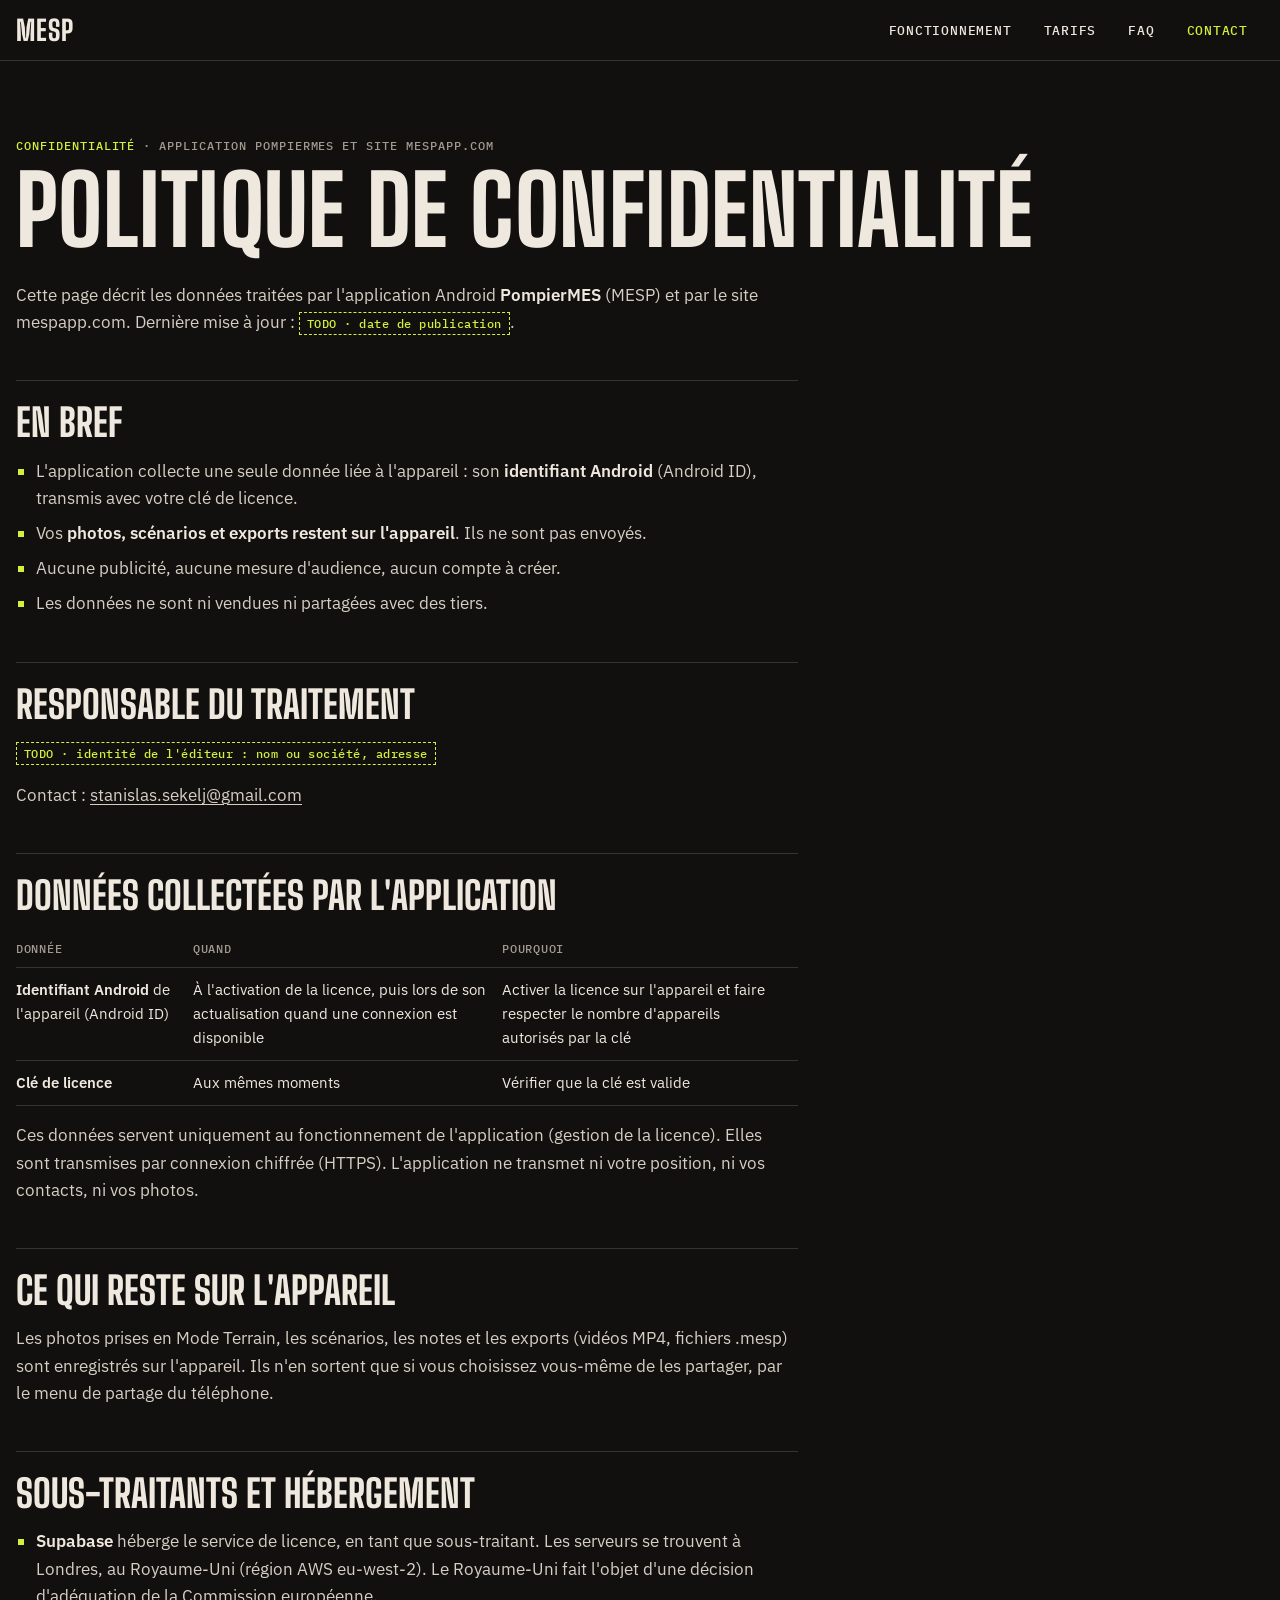
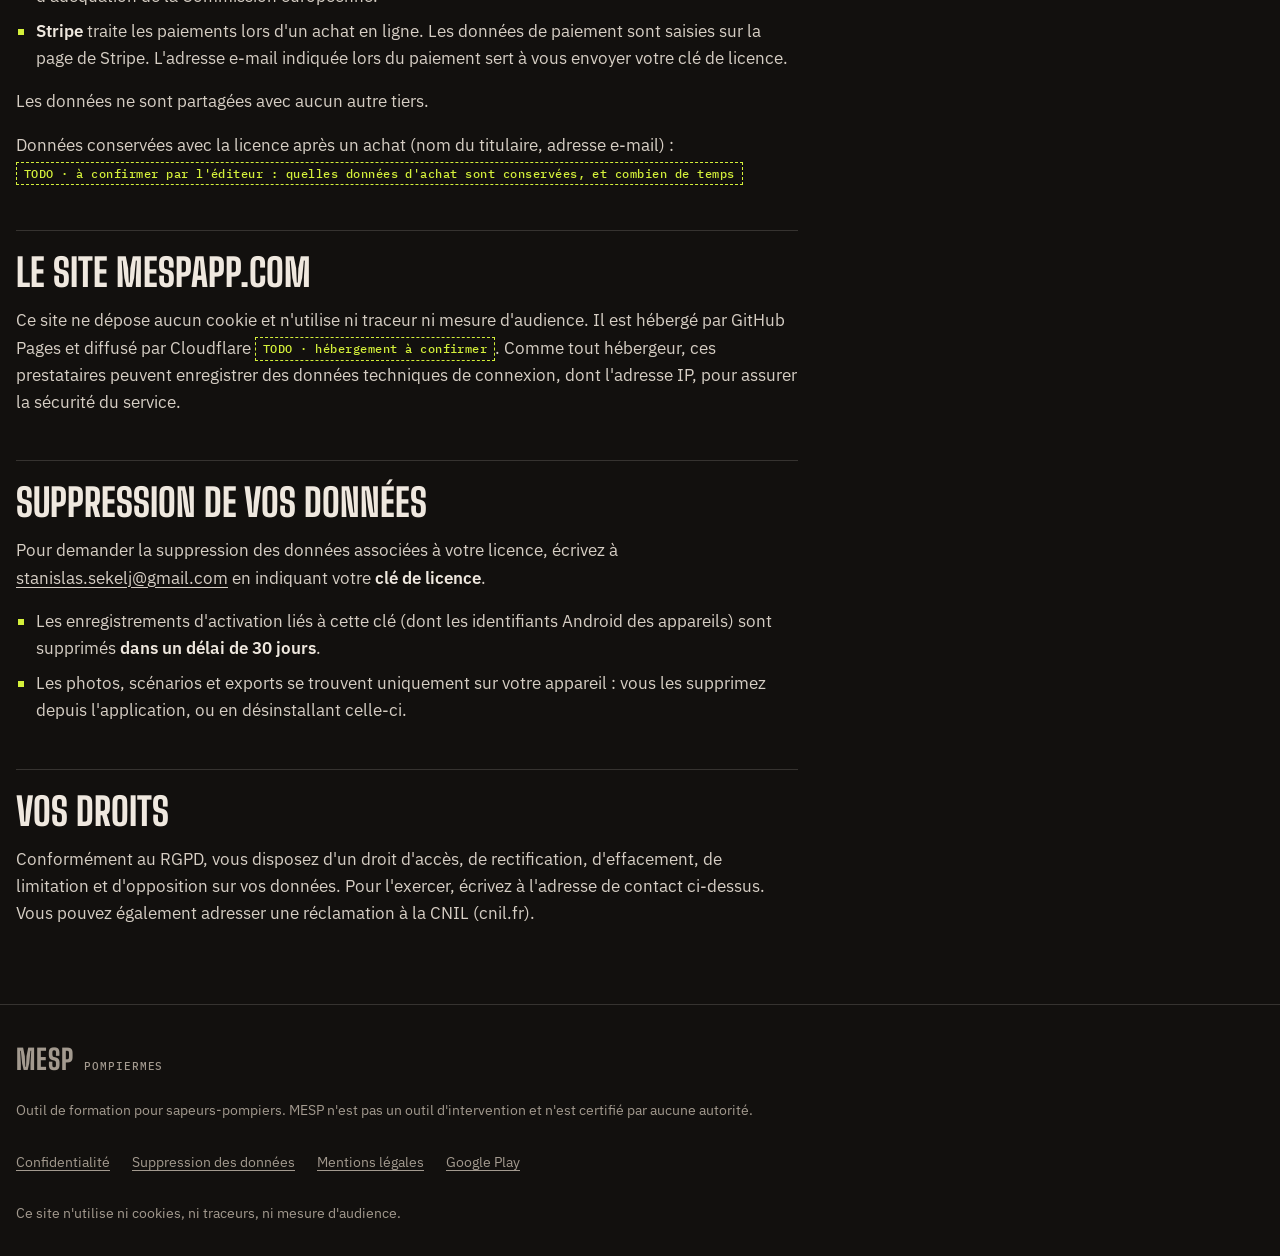
==== docs/confidentialite.html @ bc0924a4 "Redesign mespapp.com: new static site, privacy policy, legal notice, 404 Replaces the old landing pa" ====
<!doctype html>
<html lang="fr">
<head>
<meta charset="utf-8">
<meta name="viewport" content="width=device-width, initial-scale=1, viewport-fit=cover">
<title>Politique de confidentialité — MESP (PompierMES)</title>
<meta name="description" content="Quelles données l'application PompierMES (MESP) collecte, pourquoi, où elles sont traitées et comment demander leur suppression.">
<link rel="canonical" href="https://mespapp.com/confidentialite.html">
<meta name="theme-color" content="#12100e">
<link rel="icon" href="favicon.ico" sizes="32x32">
<link rel="icon" type="image/png" sizes="192x192" href="assets/img/icon-192.png">
<link rel="apple-touch-icon" href="assets/img/apple-touch-icon.png">
<link rel="stylesheet" href="css/site.css">
</head>
<body>
<a class="skip" href="#contenu">Aller au contenu</a>
<header class="site-head">
  <div class="wrap">
    <a class="brand" href="./" aria-label="MESP — accueil"><strong>MESP</strong></a>
    <nav class="nav" aria-label="Navigation principale">
      <a class="nav-wide" href="./#fonctionnement">Fonctionnement</a>
      <a href="./#tarifs">Tarifs</a>
      <a href="./#faq">FAQ</a>
      <a class="nav-cta" href="./#contact">Contact</a>
    </nav>
  </div>
</header>
<main id="contenu">
<div class="wrap page">
  <p class="label"><b>Confidentialité</b> · application PompierMES et site mespapp.com</p>
  <h1 class="display">Politique de confidentialité</h1>
  <div class="prose">
    <p>Cette page décrit les données traitées par l'application Android <strong>PompierMES</strong> (MESP) et par le site mespapp.com. Dernière mise à jour&nbsp;: <span class="todo">date de publication</span>.</p>

    <h2 id="resume">En bref</h2>
    <ul>
      <li>L'application collecte une seule donnée liée à l'appareil&nbsp;: son <strong>identifiant Android</strong> (Android ID), transmis avec votre clé de licence.</li>
      <li>Vos <strong>photos, scénarios et exports restent sur l'appareil</strong>. Ils ne sont pas envoyés.</li>
      <li>Aucune publicité, aucune mesure d'audience, aucun compte à créer.</li>
      <li>Les données ne sont ni vendues ni partagées avec des tiers.</li>
    </ul>

    <h2 id="responsable">Responsable du traitement</h2>
    <p><span class="todo">identité de l'éditeur : nom ou société, adresse</span></p>
    <p>Contact&nbsp;: <a href="mailto:stanislas.sekelj@gmail.com">stanislas.sekelj@gmail.com</a></p>

    <h2 id="donnees">Données collectées par l'application</h2>
    <div class="table-scroll">
    <table>
      <thead><tr><th scope="col">Donnée</th><th scope="col">Quand</th><th scope="col">Pourquoi</th></tr></thead>
      <tbody>
        <tr><td><strong>Identifiant Android</strong> de l'appareil (Android ID)</td><td>À l'activation de la licence, puis lors de son actualisation quand une connexion est disponible</td><td>Activer la licence sur l'appareil et faire respecter le nombre d'appareils autorisés par la clé</td></tr>
        <tr><td><strong>Clé de licence</strong></td><td>Aux mêmes moments</td><td>Vérifier que la clé est valide</td></tr>
      </tbody>
    </table>
    </div>
    <p>Ces données servent uniquement au fonctionnement de l'application (gestion de la licence). Elles sont transmises par connexion chiffrée (HTTPS). L'application ne transmet ni votre position, ni vos contacts, ni vos photos.</p>

    <h2 id="local">Ce qui reste sur l'appareil</h2>
    <p>Les photos prises en Mode Terrain, les scénarios, les notes et les exports (vidéos MP4, fichiers .mesp) sont enregistrés sur l'appareil. Ils n'en sortent que si vous choisissez vous-même de les partager, par le menu de partage du téléphone.</p>

    <h2 id="destinataires">Sous-traitants et hébergement</h2>
    <ul>
      <li><strong>Supabase</strong> héberge le service de licence, en tant que sous-traitant. Les serveurs se trouvent à Londres, au Royaume-Uni (région AWS eu-west-2). Le Royaume-Uni fait l'objet d'une décision d'adéquation de la Commission européenne.</li>
      <li><strong>Stripe</strong> traite les paiements lors d'un achat en ligne. Les données de paiement sont saisies sur la page de Stripe. L'adresse e-mail indiquée lors du paiement sert à vous envoyer votre clé de licence.</li>
    </ul>
    <p>Les données ne sont partagées avec aucun autre tiers.</p>
    <p>Données conservées avec la licence après un achat (nom du titulaire, adresse e-mail)&nbsp;: <span class="todo">à confirmer par l'éditeur : quelles données d'achat sont conservées, et combien de temps</span></p>

    <h2 id="site">Le site mespapp.com</h2>
    <p>Ce site ne dépose aucun cookie et n'utilise ni traceur ni mesure d'audience. Il est hébergé par GitHub Pages et diffusé par Cloudflare <span class="todo">hébergement à confirmer</span>. Comme tout hébergeur, ces prestataires peuvent enregistrer des données techniques de connexion, dont l'adresse IP, pour assurer la sécurité du service.</p>

    <h2 id="suppression">Suppression de vos données</h2>
    <p>Pour demander la suppression des données associées à votre licence, écrivez à <a href="mailto:stanislas.sekelj@gmail.com">stanislas.sekelj@gmail.com</a> en indiquant votre <strong>clé de licence</strong>.</p>
    <ul>
      <li>Les enregistrements d'activation liés à cette clé (dont les identifiants Android des appareils) sont supprimés <strong>dans un délai de 30 jours</strong>.</li>
      <li>Les photos, scénarios et exports se trouvent uniquement sur votre appareil&nbsp;: vous les supprimez depuis l'application, ou en désinstallant celle-ci.</li>
    </ul>

    <h2 id="droits">Vos droits</h2>
    <p>Conformément au RGPD, vous disposez d'un droit d'accès, de rectification, d'effacement, de limitation et d'opposition sur vos données. Pour l'exercer, écrivez à l'adresse de contact ci-dessus. Vous pouvez également adresser une réclamation à la CNIL (cnil.fr).</p>
  </div>
</div>
</main>
<footer class="site-foot">
  <div class="wrap">
    <a class="brand" href="./" aria-label="MESP — accueil"><strong>MESP</strong><span>PompierMES</span></a>
    <p>Outil de formation pour sapeurs-pompiers. MESP n'est pas un outil d'intervention et n'est certifié par aucune autorité.</p>
    <nav class="foot-nav" aria-label="Liens de pied de page">
      <a href="confidentialite.html">Confidentialité</a>
      <a href="confidentialite.html#suppression">Suppression des données</a>
      <a href="mentions-legales.html">Mentions légales</a>
      <a href="https://play.google.com/store/apps/details?id=com.pompiermes.app" rel="noopener">Google Play</a>
    </nav>
    <p>Ce site n'utilise ni cookies, ni traceurs, ni mesure d'audience.</p>
  </div>
</footer>
</body>
</html>
---- docs/css/site.css ----
/* MESP — mespapp.com
   Palette: charbon / suie (neutrals), haute-visibilité (accent), braise (light only). */

@font-face { font-family: "Big Shoulders"; src: url("../assets/fonts/big-shoulders-display-latin-800.woff2") format("woff2"); font-weight: 800; font-display: swap; }
@font-face { font-family: "Big Shoulders"; src: url("../assets/fonts/big-shoulders-display-latin-600.woff2") format("woff2"); font-weight: 600; font-display: swap; }
@font-face { font-family: "Plex Sans"; src: url("../assets/fonts/ibm-plex-sans-latin-400.woff2") format("woff2"); font-weight: 400; font-display: swap; }
@font-face { font-family: "Plex Sans"; src: url("../assets/fonts/ibm-plex-sans-latin-600.woff2") format("woff2"); font-weight: 600; font-display: swap; }
@font-face { font-family: "Plex Mono"; src: url("../assets/fonts/ibm-plex-mono-latin-500.woff2") format("woff2"); font-weight: 500; font-display: swap; }

:root {
  --char: #12100e;
  --soot: #2b2723;
  --soot-2: #1c1916;
  --ash: #efe8df;
  --mute: #a39a8f;
  --hv: #d4f03a;
  --ember: #ff7a2b;
  --line: rgba(239, 232, 223, .16);
  --display: "Big Shoulders", "Arial Narrow", "Helvetica Neue", Impact, sans-serif;
  --text: "Plex Sans", "Segoe UI", Roboto, Helvetica, Arial, sans-serif;
  --mono: "Plex Mono", ui-monospace, "Cascadia Mono", Consolas, monospace;
  --gutter: max(16px, env(safe-area-inset-left), env(safe-area-inset-right));
  --wrap: 1360px;
  color-scheme: dark;
}

*, *::before, *::after { box-sizing: border-box; }
html { -webkit-text-size-adjust: 100%; scroll-behavior: smooth; scroll-padding-top: 76px; }
body {
  margin: 0; background: var(--char); color: var(--ash);
  font: 400 1.0625rem/1.6 var(--text); overflow-x: clip;
  -webkit-font-smoothing: antialiased;
}
img, svg { display: block; max-width: 100%; }
img { height: auto; }
a { color: inherit; text-underline-offset: .2em; text-decoration-thickness: 1px; }
a:hover { color: var(--hv); }
:focus-visible { outline: 2px solid var(--hv); outline-offset: 3px; }
button { font: inherit; color: inherit; }
h1, h2, h3, p, ul, ol, dl, dd, figure { margin: 0; }
ul, ol { padding: 0; list-style: none; }
.num, .label, .mono { font-variant-numeric: tabular-nums; }

.wrap { width: 100%; max-width: var(--wrap); margin-inline: auto; padding-inline: var(--gutter); }
.sr-only { position: absolute; width: 1px; height: 1px; overflow: hidden; clip-path: inset(50%); white-space: nowrap; }
.skip { position: absolute; left: var(--gutter); top: -100px; z-index: 100; background: var(--hv); color: var(--char); padding: 12px 16px; font-weight: 600; }
.skip:focus { top: 8px; }

.label {
  font: 500 .75rem/1.3 var(--mono); letter-spacing: .08em; text-transform: uppercase; color: var(--mute);
}
.label b { color: var(--hv); font-weight: 500; }
.display {
  font-family: var(--display); font-weight: 800; text-transform: uppercase;
  line-height: .9; letter-spacing: .005em;
}
.todo {
  display: inline-block; font: 500 .75rem/1.3 var(--mono); letter-spacing: .04em; text-transform: none;
  color: var(--hv); border: 1px dashed var(--hv); padding: 3px 7px; vertical-align: middle;
}
.todo::before { content: "TODO · "; }

/* ── Buttons ─────────────────────────────────────────── */
.btn {
  display: inline-flex; align-items: center; justify-content: center; gap: 10px;
  min-height: 48px; padding: 10px 22px; border: 1px solid var(--ash); background: none;
  font: 600 1rem/1.2 var(--text); text-decoration: none; cursor: pointer; color: var(--ash);
}
.btn:hover { border-color: var(--hv); color: var(--hv); }
.btn--hv { background: var(--hv); border-color: var(--hv); color: var(--char); }
.btn--hv:hover { background: var(--ash); border-color: var(--ash); color: var(--char); }

/* ── Header ──────────────────────────────────────────── */
.site-head {
  position: sticky; top: 0; z-index: 50; background: var(--char);
  border-bottom: 1px solid var(--line); padding-top: env(safe-area-inset-top);
}
.site-head .wrap { display: flex; align-items: center; justify-content: space-between; gap: 12px; min-height: 60px; }
.brand { display: inline-flex; align-items: baseline; gap: 10px; min-height: 44px; text-decoration: none; padding-block: 8px; }
.brand strong { font: 800 1.75rem/1 var(--display); letter-spacing: .04em; }
.brand span { font: 500 .6875rem/1 var(--mono); letter-spacing: .08em; color: var(--mute); text-transform: uppercase; }
.nav { display: flex; align-items: center; }
.nav a {
  display: inline-flex; align-items: center; min-height: 44px; padding-inline: 10px;
  font: 500 .8125rem/1 var(--mono); letter-spacing: .06em; text-transform: uppercase; text-decoration: none;
}
.nav a.nav-wide { display: none; }
.nav a.nav-cta { color: var(--hv); }
@media (max-width: 419px) { .brand span { display: none; } }
@media (min-width: 720px) { .nav a { padding-inline: 16px; } .nav a.nav-wide { display: inline-flex; } }

/* ── Hero ────────────────────────────────────────────── */
.hero { padding-block: clamp(28px, 5vw, 64px) clamp(48px, 7vw, 96px); }
.hero-top { display: grid; gap: 20px; margin-bottom: clamp(24px, 4vw, 44px); }
.hero h1 { font-size: clamp(3.1rem, 11.5vw, 9.25rem); }
.hero h1 span { display: block; }
.hero h1 .lit { color: var(--ash); text-shadow: 0 0 .5em rgba(255, 122, 43, .35); }
.hero-lede { max-width: 34em; color: var(--ash); }
.hero-lede strong { font-weight: 600; }
@media (min-width: 1024px) {
  .hero-top { grid-template-columns: minmax(0, 1fr) 22rem; align-items: end; column-gap: 48px; }
  .hero-top .label { grid-column: 1 / -1; }
  .hero h1 { font-size: min(6.4vw, 6.5rem); }
  .hero h1 span { white-space: nowrap; }
}

/* ── Demo ────────────────────────────────────────────── */
.demo { display: grid; grid-template-columns: minmax(0, 1fr); gap: 0; border-top: 1px solid var(--line); }
.demo > * { min-width: 0; }
.demo-bar { display: flex; flex-wrap: wrap; justify-content: space-between; gap: 6px 20px; padding-block: 10px; }
.stage-wrap { margin-inline: calc(var(--gutter) * -1); }
.stage {
  position: relative; overflow: hidden; background: #0d0b0a; aspect-ratio: 4 / 5; max-height: 78svh; width: 100%;
  touch-action: pan-y; user-select: none; -webkit-user-select: none; -webkit-touch-callout: none;
}
@media (min-width: 700px) { .stage { aspect-ratio: 16 / 10; } .stage-wrap { margin-inline: 0; } }
.world { position: absolute; left: 0; top: 0; width: 1600px; height: 1000px; transform-origin: 0 0; will-change: transform; }
.world > .bg { position: absolute; inset: 0; width: 1600px; height: 1000px; max-width: none; pointer-events: none; }
.items, .overlay { position: absolute; inset: 0; }
.overlay { pointer-events: none; }
.item {
  position: absolute; left: 0; top: 0; padding: 0; border: 0; background: none; cursor: grab;
  transform-origin: 50% 50%; touch-action: pan-y; will-change: transform;
}
.item.is-selected { touch-action: none; }
.item:active { cursor: grabbing; }
.item img { display: block; width: 100%; height: 100%; pointer-events: none; -webkit-user-drag: none; }
.item:focus-visible { outline: none; }
.item--fire::before {
  content: ""; position: absolute; inset: 35% -25% -18%; pointer-events: none;
  background: radial-gradient(closest-side, rgba(255, 122, 43, .34), rgba(255, 122, 43, 0));
  mix-blend-mode: screen; animation: flicker 2.6s ease-in-out infinite;
}
@keyframes flicker { 0%, 100% { opacity: .75; } 32% { opacity: 1; } 55% { opacity: .6; } 78% { opacity: .92; } }
.mask {
  position: absolute; inset: 0; background: url("../assets/img/scene.webp") 0 0 / 1600px 1000px no-repeat;
  pointer-events: none; transition: opacity .35s ease;
}
.mask[hidden] { display: block; opacity: 0; }

/* selection frame (in overlay, world units; handles counter-scaled with --inv) */
.frame { position: absolute; left: 0; top: 0; border: calc(1.5px * var(--inv, 1)) solid var(--hv); pointer-events: none; }
.frame[hidden] { display: none; }
.handle {
  position: absolute; width: calc(44px * var(--inv, 1)); height: calc(44px * var(--inv, 1));
  margin: calc(-22px * var(--inv, 1)); padding: 0; border: 0; background: none;
  pointer-events: auto; touch-action: none; cursor: pointer; display: grid; place-items: center;
}
.handle::after {
  content: ""; width: calc(22px * var(--inv, 1)); height: calc(22px * var(--inv, 1));
  background: var(--char); border: calc(2px * var(--inv, 1)) solid var(--hv);
}
.handle:focus-visible { outline: none; }
.handle:focus-visible::after, .handle:hover::after { background: var(--hv); }
.handle--scale { right: 0; bottom: 0; cursor: nwse-resize; }
.handle--rot { left: 50%; top: calc(-34px * var(--inv, 1)); cursor: grab; }
.handle--rot::after { border-radius: 50%; }
.handle--del { right: 0; top: 0; }
.handle--del::after {
  background: var(--hv) linear-gradient(45deg, transparent 44%, var(--char) 44% 56%, transparent 56%), var(--hv);
  background-image: linear-gradient(45deg, transparent 44%, var(--char) 44% 56%, transparent 56%), linear-gradient(-45deg, transparent 44%, var(--char) 44% 56%, transparent 56%);
}
.frame-stem { position: absolute; left: 50%; top: calc(-34px * var(--inv, 1)); height: calc(34px * var(--inv, 1)); border-left: calc(1.5px * var(--inv, 1)) solid var(--hv); }

.mask-edit { position: absolute; inset: 0; width: 1600px; height: 1000px; overflow: visible; max-width: none; }
.mask-edit polygon { fill: rgba(212, 240, 58, .08); stroke: var(--hv); stroke-dasharray: 10 8; vector-effect: non-scaling-stroke; stroke-width: 1.5; }
.mask-pt { border-radius: 50%; }
.mask-pt::after { border-radius: 50%; }
.mask-edit[hidden], .mask-pts[hidden] { display: none; }
.mask-pts { position: absolute; inset: 0; }

.stage-tag {
  position: absolute; left: 0; bottom: 0; z-index: 3; margin: 0; padding: 6px 10px; pointer-events: none;
  background: rgba(18, 16, 14, .82); color: var(--ash);
}
.stage-hint {
  position: absolute; right: 12px; top: 12px; z-index: 3; margin: 0; padding: 8px 12px; pointer-events: none;
  background: var(--hv); color: var(--char); font: 600 .875rem/1.2 var(--text); transition: opacity .4s ease;
}
.stage-hint.is-off { opacity: 0; }
.tray-ghost { position: fixed; left: 0; top: 0; z-index: 90; width: 120px; pointer-events: none; opacity: .85; }

/* tray */
.tray { border-bottom: 1px solid var(--line); }
.tabs { display: flex; border-bottom: 1px solid var(--line); overflow-x: auto; scrollbar-width: none; }
.tabs::-webkit-scrollbar { display: none; }
.tab {
  flex: 1 0 auto; min-height: 48px; padding: 8px 14px; border: 0; border-right: 1px solid var(--line); background: none; cursor: pointer;
  font: 500 .8125rem/1 var(--mono); letter-spacing: .06em; text-transform: uppercase; color: var(--mute); white-space: nowrap;
}
.tab[aria-selected="true"] { color: var(--char); background: var(--hv); }
.tab .num { opacity: .7; margin-left: 6px; }
.tray-list { display: flex; gap: 0; overflow-x: auto; scrollbar-width: thin; scrollbar-color: var(--soot) transparent; }
.tray-list[hidden] { display: none; }
.tray-item {
  flex: 0 0 auto; width: 104px; padding: 10px 8px 8px; border: 0; border-right: 1px solid var(--line); background: none; cursor: pointer;
  display: grid; gap: 6px; justify-items: center; text-align: center;
}
.tray-item img { width: 72px; height: 72px; object-fit: contain; pointer-events: none; }
.tray-item span { font: 500 .6875rem/1.25 var(--mono); color: var(--mute); }
.tray-item:hover, .tray-item:focus-visible { background: var(--soot-2); }
.tray-item:hover span { color: var(--ash); }

/* control panel */
.panel { display: grid; gap: 0; }
.panel-group { padding-block: 16px; border-bottom: 1px solid var(--line); display: grid; gap: 10px; }
.panel-row { display: flex; flex-wrap: wrap; gap: 8px; align-items: center; }
.chip {
  min-height: 44px; padding: 8px 14px; border: 1px solid var(--line); background: none; cursor: pointer;
  font: 500 .8125rem/1.1 var(--mono); letter-spacing: .03em; display: inline-flex; align-items: center; gap: 8px;
}
.chip:hover { border-color: var(--ash); }
.chip[aria-pressed="true"], .chip[aria-checked="true"] { border-color: var(--hv); color: var(--hv); }
.chip[disabled] { opacity: .4; cursor: default; }
.chip i { width: 14px; height: 14px; border-radius: 50%; background: var(--c, #9a938a); border: 1px solid rgba(239, 232, 223, .5); }
.chip--icon { min-width: 44px; justify-content: center; padding-inline: 10px; font-size: 1.05rem; }
.switch { position: relative; width: 38px; height: 20px; border: 1px solid currentColor; flex: none; }
.switch::after { content: ""; position: absolute; left: 2px; top: 2px; width: 14px; height: 14px; background: currentColor; transition: transform .2s ease; }
[aria-pressed="true"] > .switch::after { transform: translateX(18px); }
.panel p { font-size: .9375rem; color: var(--mute); max-width: 44em; }
.panel p strong { color: var(--ash); font-weight: 600; }
.readout { min-height: 1.3em; color: var(--ash); }
@media (min-width: 1100px) {
  .demo { grid-template-columns: minmax(0, 1fr) 320px; column-gap: 32px; }
  .demo-bar, .tray { grid-column: 1; }
  .stage-wrap { grid-column: 1; }
  .panel { grid-column: 2; grid-row: 1 / span 3; align-content: start; border-top: 0; }
  .panel-group:first-child { padding-top: 10px; }
}

/* ── Sections ────────────────────────────────────────── */
.section { padding-block: clamp(56px, 9vw, 128px); border-top: 1px solid var(--line); }
.section-head { display: grid; gap: 14px; margin-bottom: clamp(32px, 5vw, 72px); }
.section-head h2 { font-size: clamp(2.6rem, 8vw, 6.5rem); }
.section-head p { max-width: 38em; color: var(--mute); }

.step { display: grid; gap: 24px; padding-block: clamp(36px, 6vw, 88px); border-top: 1px solid var(--line); }
.step:first-of-type { border-top: 0; padding-top: 0; }
.step-no { font: 800 clamp(3.5rem, 8vw, 6rem)/.8 var(--display); color: transparent; -webkit-text-stroke: 1px var(--mute); }
.step-body { display: grid; gap: 14px; align-content: start; }
.step-body h3 { font: 800 clamp(2rem, 4.6vw, 3.5rem)/.95 var(--display); text-transform: uppercase; }
.step-body p { max-width: 34em; }
.step-body p + p, .step-body .muted { color: var(--mute); }
.step-vis { min-width: 0; }
@media (min-width: 900px) {
  .step { grid-template-columns: 110px minmax(0, 5fr) minmax(0, 7fr); column-gap: 40px; }
  .step--flip .step-vis { order: -1; grid-column: 1 / span 2; }
  .step--flip { grid-template-columns: minmax(0, 6fr) 90px minmax(0, 5fr); }
  .step--flip .step-vis { grid-column: 1; }
  .step--wide { grid-template-columns: 110px minmax(0, 1fr); }
  .step--wide .step-vis { grid-column: 1 / -1; }
}

.shot { position: relative; overflow: hidden; background: #0d0b0a; aspect-ratio: 4 / 3; }
.shot .world-crop { position: absolute; left: 0; top: 0; width: 1600px; height: 1000px; transform-origin: 0 0; }
.shot .world-crop > img.bg { position: absolute; inset: 0; width: 1600px; height: 1000px; max-width: none; }
.shot .fx { position: absolute; }
.shot figcaption, .cap { position: absolute; left: 0; bottom: 0; padding: 6px 10px; background: rgba(18, 16, 14, .82); z-index: 2; }
.brackets::before, .brackets::after {
  content: ""; position: absolute; inset: 14px; z-index: 2; pointer-events: none;
  background:
    linear-gradient(var(--ash), var(--ash)) 0 0 / 28px 1.5px, linear-gradient(var(--ash), var(--ash)) 0 0 / 1.5px 28px,
    linear-gradient(var(--ash), var(--ash)) 100% 0 / 28px 1.5px, linear-gradient(var(--ash), var(--ash)) 100% 0 / 1.5px 28px,
    linear-gradient(var(--ash), var(--ash)) 0 100% / 28px 1.5px, linear-gradient(var(--ash), var(--ash)) 0 100% / 1.5px 28px,
    linear-gradient(var(--ash), var(--ash)) 100% 100% / 28px 1.5px, linear-gradient(var(--ash), var(--ash)) 100% 100% / 1.5px 28px;
  background-repeat: no-repeat;
}
.brackets::after { inset: 50% auto auto 50%; width: 22px; height: 22px; margin: -11px; background: linear-gradient(var(--hv), var(--hv)) 50% 50% / 100% 1.5px no-repeat, linear-gradient(var(--hv), var(--hv)) 50% 50% / 1.5px 100% no-repeat; }
.shot-ctl { display: flex; flex-wrap: wrap; align-items: center; gap: 10px 16px; padding-top: 12px; }
.shot-ctl label { display: flex; align-items: center; gap: 12px; flex: 1 1 240px; min-height: 44px; }
input[type="range"] { flex: 1; min-width: 0; height: 44px; margin: 0; accent-color: var(--hv); background: none; }
.water { position: absolute; inset: 0; clip-path: polygon(22% 58%, 80% 54%, 100% 96%, 4% 100%); background: linear-gradient(180deg, #8a9a6c, #46583f); opacity: .6; }
.water-edge { position: absolute; inset: 0; width: 100%; height: 100%; pointer-events: none; }
.water-edge polygon { fill: none; stroke: var(--hv); stroke-width: 1.5; stroke-dasharray: 8 7; vector-effect: non-scaling-stroke; }
.water-edge circle { fill: var(--char); stroke: var(--hv); stroke-width: 2; vector-effect: non-scaling-stroke; }

/* catalog */
.catalog { display: grid; gap: 28px; }
.cat-head { display: flex; align-items: baseline; gap: 12px; padding-bottom: 8px; border-bottom: 1px solid var(--line); }
.cat-head h4 { margin: 0; font: 800 1.75rem/1 var(--display); text-transform: uppercase; }
.cat-grid { display: grid; grid-template-columns: repeat(auto-fill, minmax(104px, 1fr)); }
@media (min-width: 900px) { .cat-grid { grid-template-columns: repeat(auto-fill, minmax(160px, 1fr)); } }
.cell {
  position: relative; display: grid; gap: 6px; padding: 12px 10px; border: 0; border-right: 1px solid var(--line); border-bottom: 1px solid var(--line);
  background: none; text-align: left; cursor: pointer; min-height: 44px;
}
.cell img { width: 100%; aspect-ratio: 1; object-fit: contain; }
.cell span { font: 500 .75rem/1.3 var(--mono); color: var(--mute); }
.cell[aria-pressed="true"] span { color: var(--hv); }
.cell[aria-pressed="true"]::after { content: "LECTURE"; position: absolute; right: 8px; top: 8px; font: 500 .625rem/1 var(--mono); letter-spacing: .08em; color: var(--hv); }
div.cell { cursor: default; }

/* spec sheet */
.sheet { border-top: 1px solid var(--line); }
.sheet div { display: grid; grid-template-columns: minmax(0, 11rem) minmax(0, 1fr); gap: 4px 16px; padding-block: 12px; border-bottom: 1px solid var(--line); }
.sheet dt { font: 500 .8125rem/1.5 var(--mono); letter-spacing: .04em; text-transform: uppercase; color: var(--ash); }
.sheet dd { color: var(--mute); font-size: .9375rem; }
@media (max-width: 479px) { .sheet div { grid-template-columns: 1fr; } }
.tints { display: grid; grid-template-columns: repeat(3, 1fr); margin-bottom: 20px; border: 1px solid var(--line); }
.tints figure { position: relative; padding: 10px 10px 34px; border-right: 1px solid var(--line); }
.tints figure:last-child { border-right: 0; }
.tints img { width: 100%; aspect-ratio: 1; object-fit: contain; }
.tints figcaption { position: absolute; left: 10px; bottom: 10px; }

/* export */
.formats { display: grid; gap: 0; border: 1px solid var(--line); }
.format { padding: clamp(20px, 3vw, 36px); display: grid; gap: 10px; align-content: start; }
.format + .format { border-top: 1px solid var(--line); }
.format strong { font: 800 clamp(3rem, 7vw, 5.5rem)/.85 var(--display); text-transform: uppercase; }
.format p { color: var(--mute); max-width: 30em; }
.format .label { color: var(--ash); }
@media (min-width: 700px) { .formats { grid-template-columns: 1fr 1fr; } .format + .format { border-top: 0; border-left: 1px solid var(--line); } }

/* offline */
.offline { display: grid; gap: clamp(28px, 5vw, 64px); }
.offline h3 { font: 800 clamp(3.4rem, 13vw, 11rem)/.82 var(--display); text-transform: uppercase; }
.offline h3 em { font-style: normal; color: var(--hv); }
.facts { display: grid; gap: 0; border-top: 1px solid var(--line); }
.facts li { padding-block: 16px; border-bottom: 1px solid var(--line); display: grid; gap: 4px; }
.facts li strong { font-weight: 600; }
.facts li span { color: var(--mute); font-size: .9375rem; }
@media (min-width: 900px) { .facts { grid-template-columns: repeat(3, 1fr); column-gap: 40px; } }

/* pricing */
.plans { display: grid; border: 1px solid var(--line); }
.plan { padding: clamp(22px, 3.4vw, 44px); display: grid; gap: 18px; align-content: start; }
.plan + .plan { border-top: 1px solid var(--line); }
.plan h3 { font: 500 .8125rem/1.3 var(--mono); letter-spacing: .08em; text-transform: uppercase; color: var(--mute); }
.price { font: 800 clamp(4rem, 10vw, 7rem)/.85 var(--display); text-transform: uppercase; display: flex; flex-wrap: wrap; align-items: baseline; gap: 8px 14px; }
.price small { font: 500 .8125rem/1.4 var(--mono); letter-spacing: .04em; color: var(--mute); text-transform: none; }
.plan ul { display: grid; gap: 0; border-top: 1px solid var(--line); }
.plan li { padding-block: 11px; border-bottom: 1px solid var(--line); font-size: .9375rem; }
.plan .btn { justify-self: start; }
@media (min-width: 860px) { .plans { grid-template-columns: 1fr 1fr; } .plan + .plan { border-top: 0; border-left: 1px solid var(--line); } }
.fine { margin-top: 16px; font-size: .875rem; color: var(--mute); max-width: 52em; }

/* faq */
.faq { border-top: 1px solid var(--line); max-width: 900px; }
.faq details { border-bottom: 1px solid var(--line); }
.faq summary {
  display: flex; justify-content: space-between; align-items: center; gap: 16px; min-height: 60px; padding-block: 14px; cursor: pointer; list-style: none;
  font: 600 1.0625rem/1.35 var(--text);
}
.faq summary::-webkit-details-marker { display: none; }
.faq summary::after { content: "+"; font: 500 1.25rem/1 var(--mono); color: var(--hv); flex: none; }
.faq details[open] summary::after { content: "−"; }
.faq details > div { padding-bottom: 20px; color: var(--mute); max-width: 44em; display: grid; gap: 10px; }
.faq details strong { color: var(--ash); font-weight: 600; }
@media (min-width: 1000px) { .faq-layout { display: grid; grid-template-columns: minmax(0, 4fr) minmax(0, 8fr); column-gap: 48px; } .faq-layout .section-head { margin-bottom: 0; align-content: start; } }

/* contact + footer */
.contact { display: grid; gap: 28px; }
.contact h2 { font-size: clamp(2.6rem, 8vw, 6.5rem); }
.contact p { max-width: 36em; }
.store { display: grid; gap: 8px; justify-items: start; }
.store a { display: inline-block; margin-left: -12px; }
.store img { width: 200px; height: auto; }
.store small, .legal-note { font-size: .75rem; color: var(--mute); }
@media (min-width: 900px) { .contact { grid-template-columns: minmax(0, 7fr) minmax(0, 5fr); column-gap: 48px; align-items: end; } }

.site-foot { border-top: 1px solid var(--line); padding-block: 32px calc(32px + env(safe-area-inset-bottom)); font-size: .875rem; color: var(--mute); }
.site-foot .wrap { display: grid; gap: 18px; }
.foot-nav { display: flex; flex-wrap: wrap; gap: 0 22px; }
.foot-nav a { display: inline-flex; align-items: center; min-height: 44px; }
.site-foot p { max-width: 62em; }

/* ── Text pages ──────────────────────────────────────── */
.page { padding-block: clamp(36px, 6vw, 88px); }
.page h1 { font-size: clamp(2.8rem, 9vw, 6rem); margin-block: 14px 28px; }
.prose { max-width: 46em; display: grid; gap: 16px; }
.prose h2 { font: 800 clamp(1.7rem, 4vw, 2.4rem)/1 var(--display); text-transform: uppercase; margin-top: 28px; padding-top: 22px; border-top: 1px solid var(--line); scroll-margin-top: 80px; }
.prose ul { list-style: square; padding-left: 1.2em; display: grid; gap: 8px; }
.prose ul ::marker { color: var(--hv); }
.prose p, .prose li { color: #d6cec4; }
.prose strong { color: var(--ash); font-weight: 600; }
.prose table { width: 100%; border-collapse: collapse; font-size: .9375rem; }
.prose th, .prose td { text-align: left; vertical-align: top; padding: 10px 12px 10px 0; border-bottom: 1px solid var(--line); }
.prose th { font: 500 .75rem/1.4 var(--mono); letter-spacing: .06em; text-transform: uppercase; color: var(--mute); }
.table-scroll { overflow-x: auto; }
.notfound { min-height: 70svh; display: grid; align-content: center; gap: 20px; }
.notfound h1 { font-size: clamp(5rem, 26vw, 16rem); color: transparent; -webkit-text-stroke: 1.5px var(--ash); margin: 0; }

/* ── Motion ──────────────────────────────────────────── */
.js .reveal { opacity: 0; transform: translateY(18px); transition: opacity .6s ease, transform .6s ease; }
.js .reveal.is-in { opacity: 1; transform: none; }
@media (prefers-reduced-motion: reduce) {
  html { scroll-behavior: auto; }
  .js .reveal { opacity: 1; transform: none; transition: none; }
  .item--fire::before { animation: none; }
  .mask, .stage-hint, .switch::after { transition: none; }
}
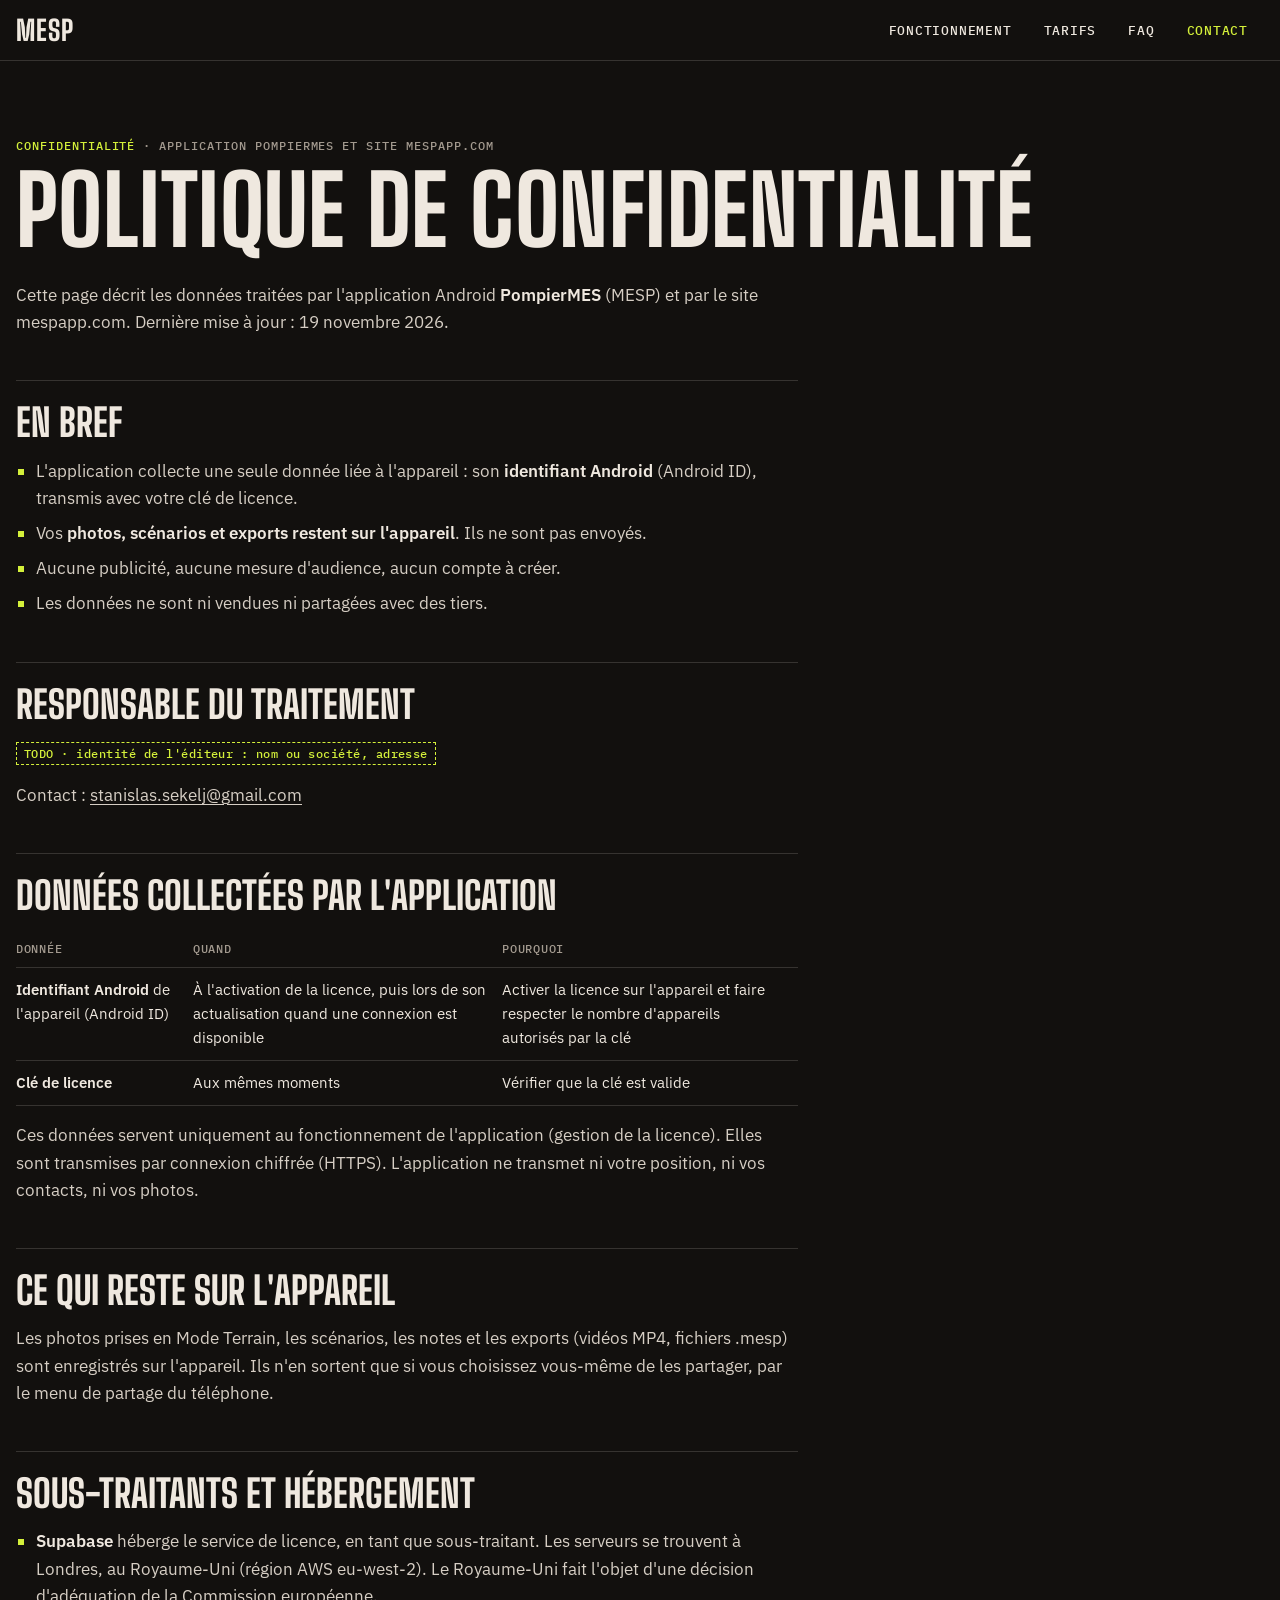
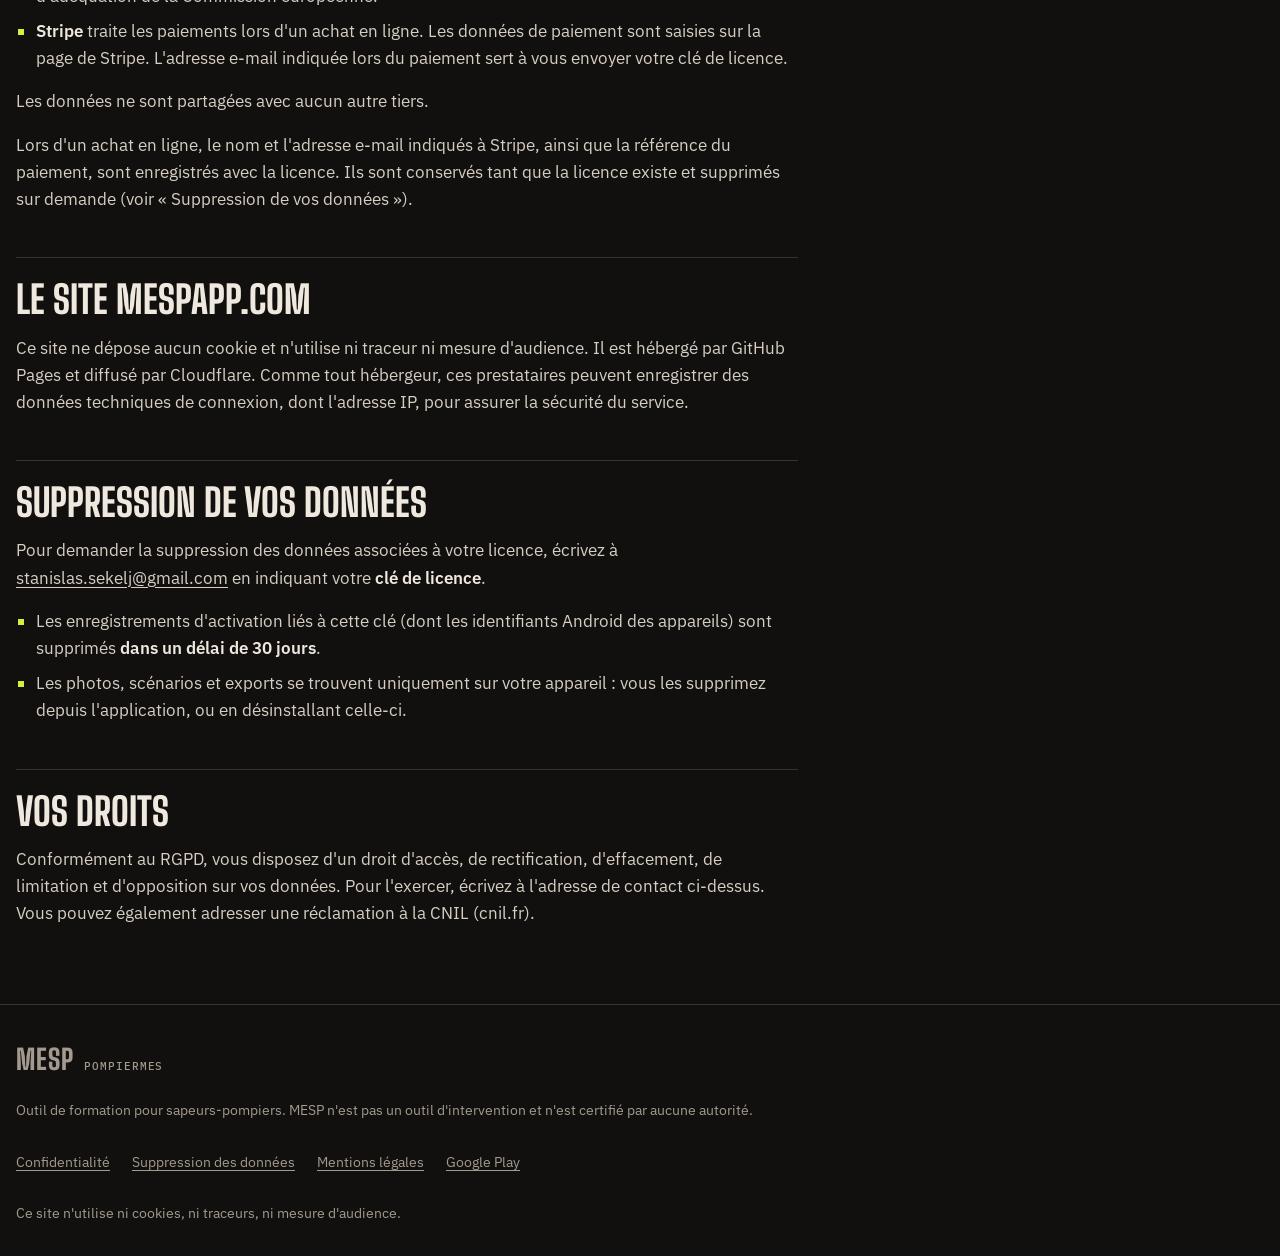
==== commit 68c53cad: "Legal pages: publication date, hosting details, purchase data wording Co-Authored-By: Claude Fable 5" ====
--- a/docs/confidentialite.html
+++ b/docs/confidentialite.html
@@ -30,7 +30,7 @@
   <p class="label"><b>Confidentialité</b> · application PompierMES et site mespapp.com</p>
   <h1 class="display">Politique de confidentialité</h1>
   <div class="prose">
-    <p>Cette page décrit les données traitées par l'application Android <strong>PompierMES</strong> (MESP) et par le site mespapp.com. Dernière mise à jour&nbsp;: <span class="todo">date de publication</span>.</p>
+    <p>Cette page décrit les données traitées par l'application Android <strong>PompierMES</strong> (MESP) et par le site mespapp.com. Dernière mise à jour&nbsp;: 19 novembre 2026.</p>
 
     <h2 id="resume">En bref</h2>
     <ul>
@@ -65,10 +65,10 @@
       <li><strong>Stripe</strong> traite les paiements lors d'un achat en ligne. Les données de paiement sont saisies sur la page de Stripe. L'adresse e-mail indiquée lors du paiement sert à vous envoyer votre clé de licence.</li>
     </ul>
     <p>Les données ne sont partagées avec aucun autre tiers.</p>
-    <p>Données conservées avec la licence après un achat (nom du titulaire, adresse e-mail)&nbsp;: <span class="todo">à confirmer par l'éditeur : quelles données d'achat sont conservées, et combien de temps</span></p>
+    <p>Lors d'un achat en ligne, le nom et l'adresse e-mail indiqués à Stripe, ainsi que la référence du paiement, sont enregistrés avec la licence. Ils sont conservés tant que la licence existe et supprimés sur demande (voir «&nbsp;Suppression de vos données&nbsp;»).</p>
 
     <h2 id="site">Le site mespapp.com</h2>
-    <p>Ce site ne dépose aucun cookie et n'utilise ni traceur ni mesure d'audience. Il est hébergé par GitHub Pages et diffusé par Cloudflare <span class="todo">hébergement à confirmer</span>. Comme tout hébergeur, ces prestataires peuvent enregistrer des données techniques de connexion, dont l'adresse IP, pour assurer la sécurité du service.</p>
+    <p>Ce site ne dépose aucun cookie et n'utilise ni traceur ni mesure d'audience. Il est hébergé par GitHub Pages et diffusé par Cloudflare. Comme tout hébergeur, ces prestataires peuvent enregistrer des données techniques de connexion, dont l'adresse IP, pour assurer la sécurité du service.</p>
 
     <h2 id="suppression">Suppression de vos données</h2>
     <p>Pour demander la suppression des données associées à votre licence, écrivez à <a href="mailto:stanislas.sekelj@gmail.com">stanislas.sekelj@gmail.com</a> en indiquant votre <strong>clé de licence</strong>.</p>
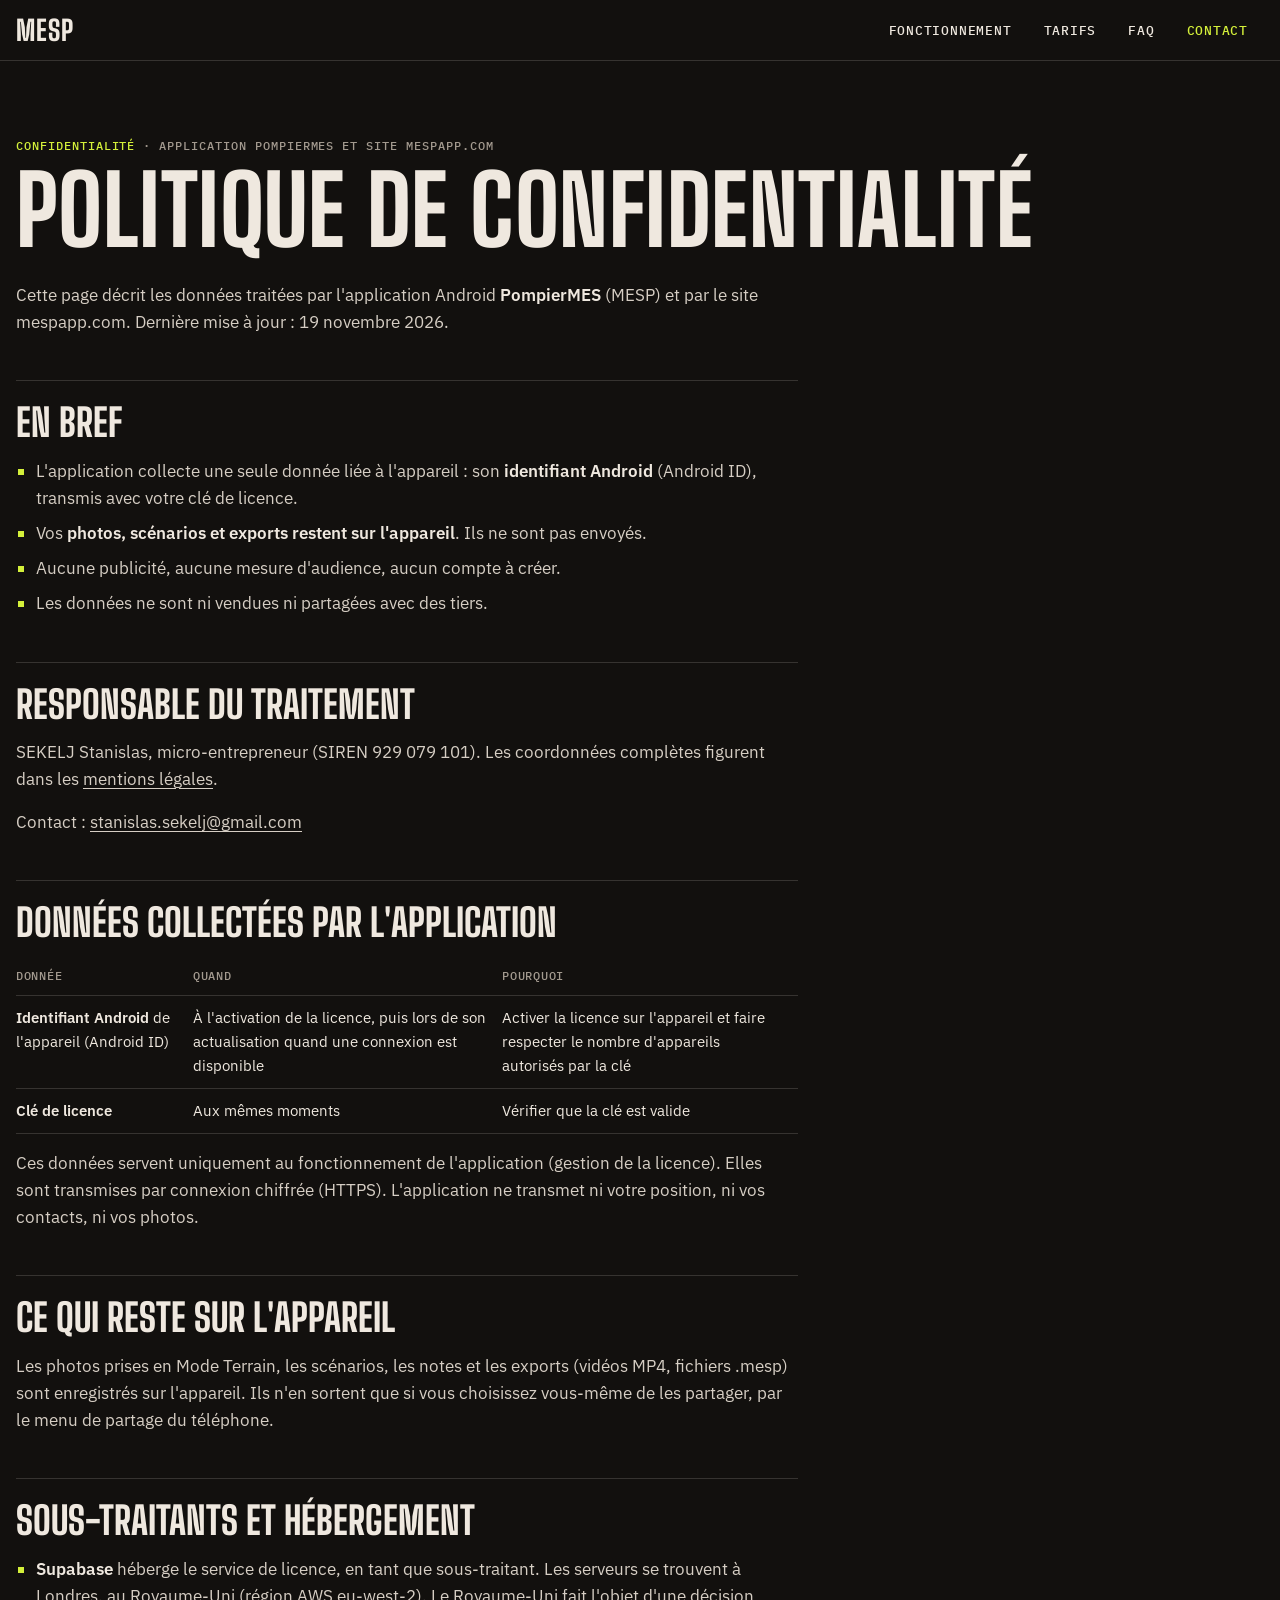
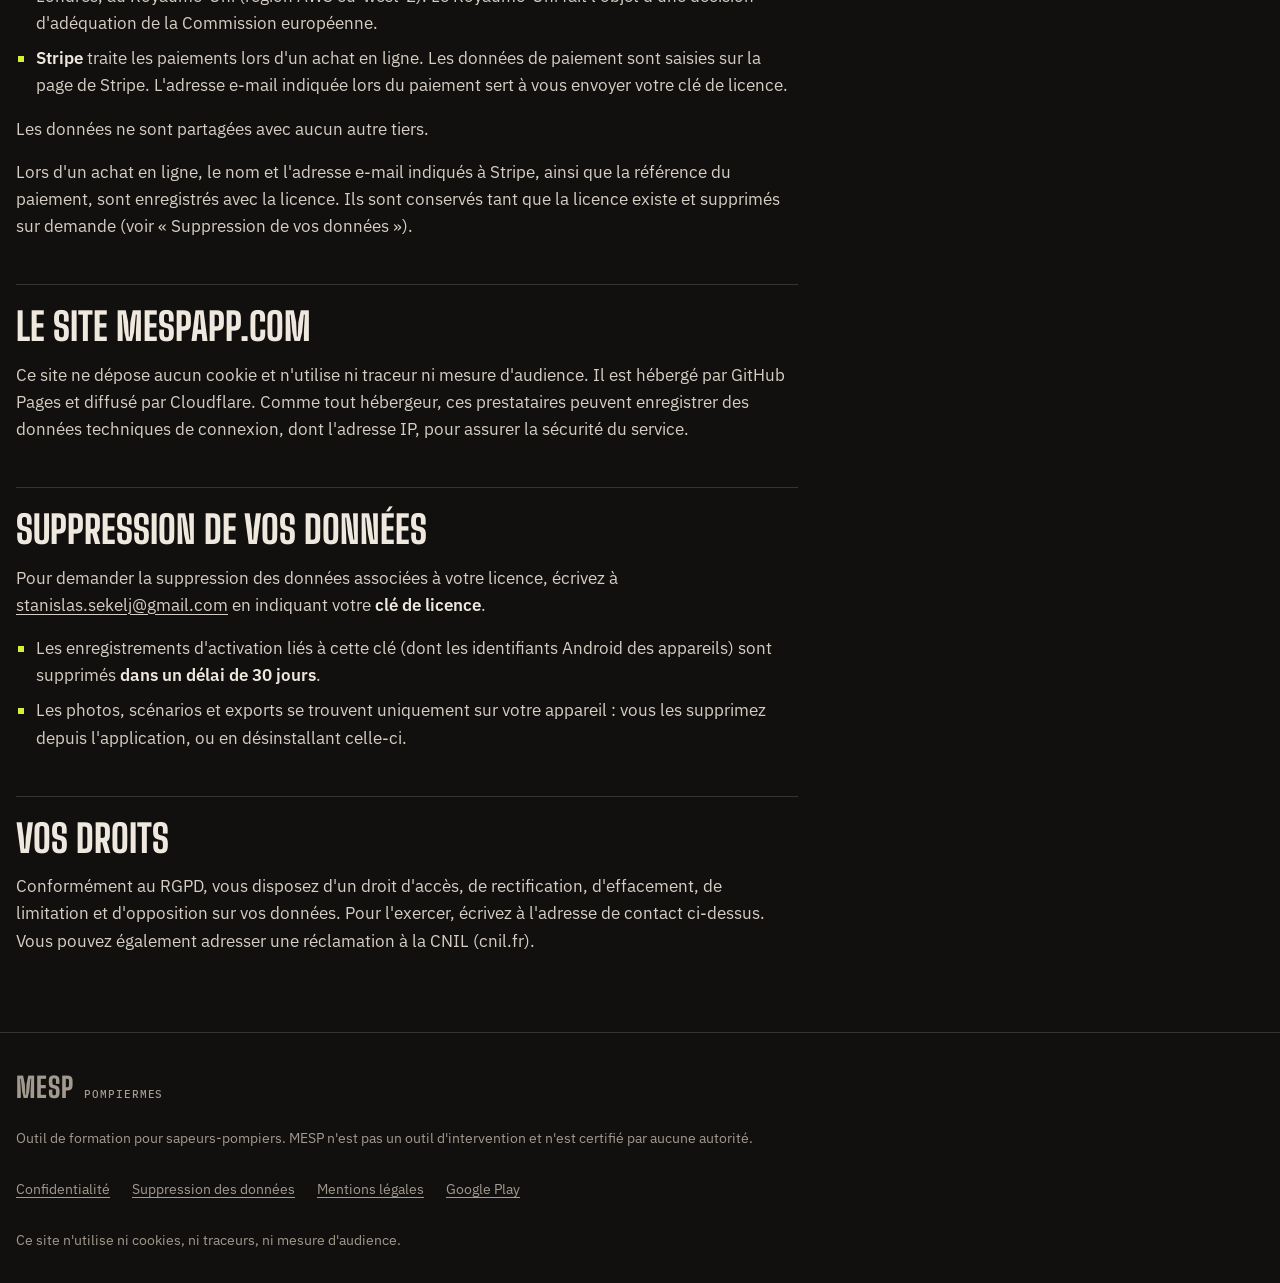
==== commit 01ea1708: "Legal pages: publisher identity Co-Authored-By: Claude Fable 5.2 <noreply@anthropic.com>" ====
--- a/docs/confidentialite.html
+++ b/docs/confidentialite.html
@@ -41,7 +41,7 @@
     </ul>
 
     <h2 id="responsable">Responsable du traitement</h2>
-    <p><span class="todo">identité de l'éditeur : nom ou société, adresse</span></p>
+    <p>SEKELJ Stanislas, micro-entrepreneur (SIREN <span class="num">929&nbsp;079&nbsp;101</span>). Les coordonnées complètes figurent dans les <a href="mentions-legales.html">mentions légales</a>.</p>
     <p>Contact&nbsp;: <a href="mailto:stanislas.sekelj@gmail.com">stanislas.sekelj@gmail.com</a></p>
 
     <h2 id="donnees">Données collectées par l'application</h2>
